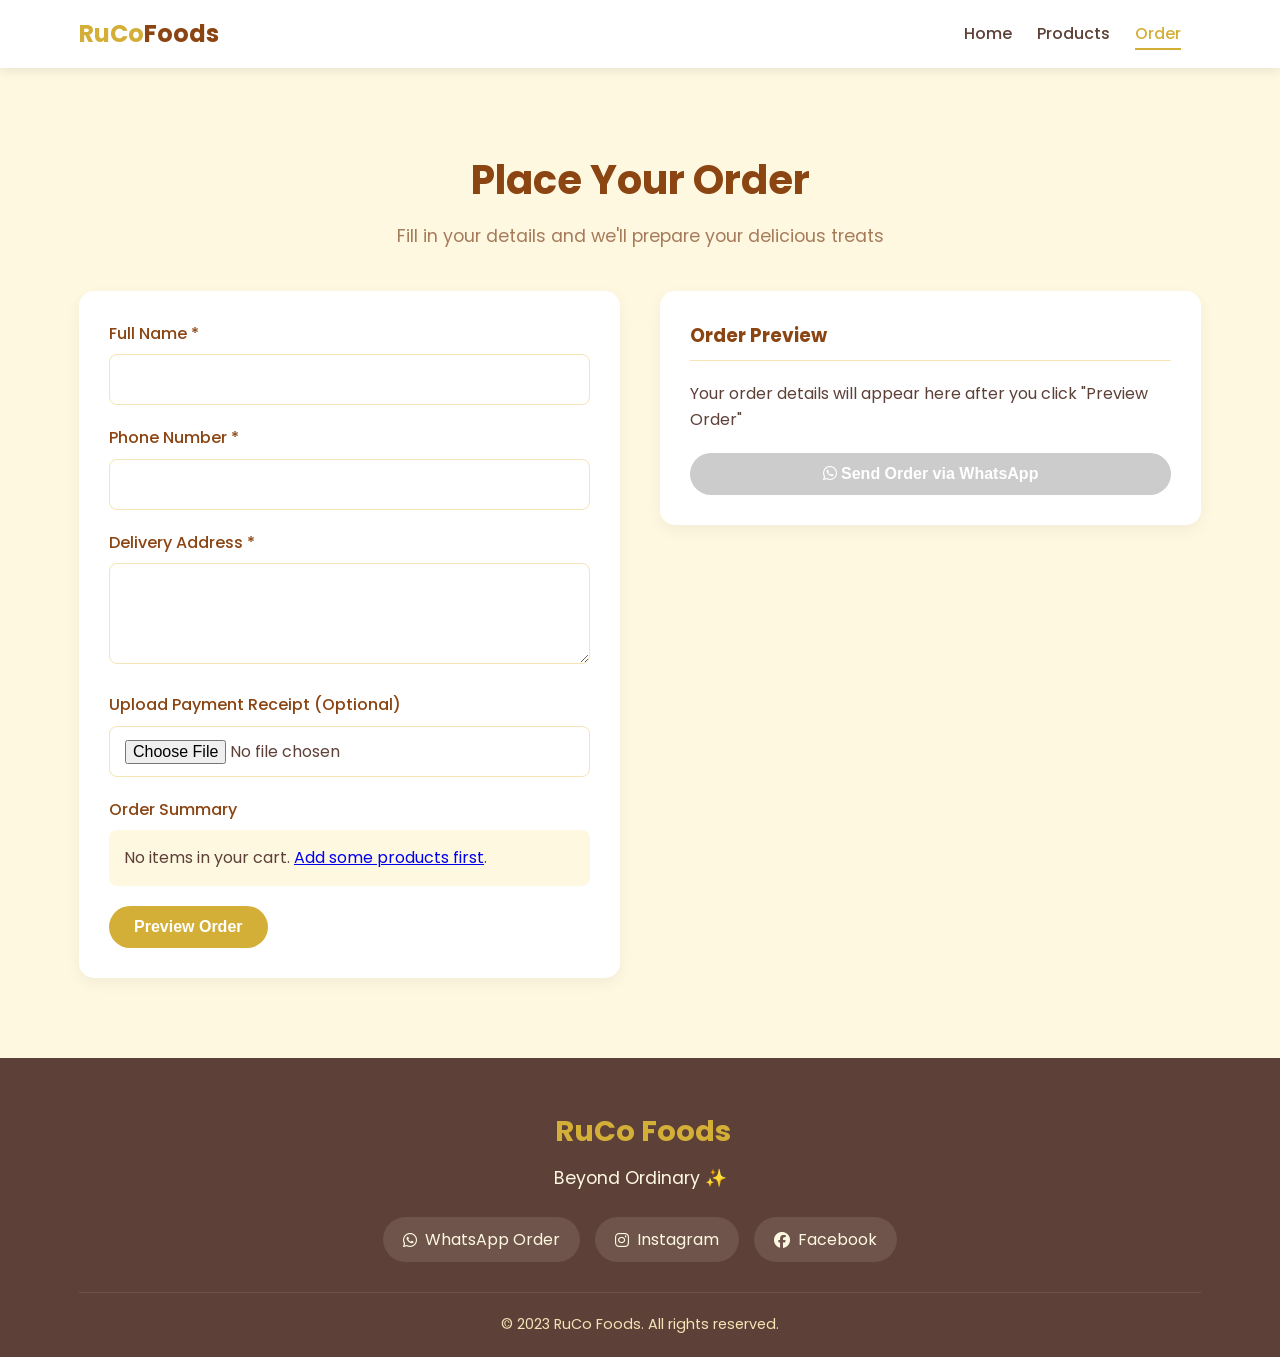
==== index.html @ 992f8981 "Initial commit" ====
<!DOCTYPE html>
<html lang="en">
<head>
    <meta charset="UTF-8">
    <meta name="viewport" content="width=device-width, initial-scale=1.0">
    <title>Order - RuCo Foods</title>
    <link rel="stylesheet" href="style.css">
    <link rel="stylesheet" href="https://fonts.googleapis.com/css2?family=Poppins:wght@300;400;500;600;700&display=swap">
    <link rel="stylesheet" href="https://cdnjs.cloudflare.com/ajax/libs/font-awesome/6.4.0/css/all.min.css">
</head>
<body>
    <!-- Header -->
    <header>
        <div class="container">
            <div class="header-container">
                <div class="logo">
                    <i class="fas fa-popcorn"></i>
                    RuCo <span>Foods</span>
                </div>
                <div class="nav-container" id="navContainer">
                    <nav>
                        <ul class="nav-links">
                            <li><a href="index.html">Home</a></li>
                            <li><a href="products.html">Products</a></li>
                            <li><a href="order.html" class="active">Order</a></li>
                        </ul>
                    </nav>
                </div>
                <button class="mobile-menu-btn" id="mobileMenuBtn">
                    <i class="fas fa-bars"></i>
                </button>
            </div>
        </div>
    </header>

    <!-- Order Form Section -->
    <section class="order-page">
        <div class="container">
            <h1>Place Your Order</h1>
            <p class="page-intro">Fill in your details and we'll prepare your delicious treats</p>
            
            <div class="order-container">
                <div class="order-form-container">
                    <form id="orderForm">
                        <div class="form-group">
                            <label for="name">Full Name *</label>
                            <input type="text" id="name" name="name" required>
                        </div>
                        
                        <div class="form-group">
                            <label for="phone">Phone Number *</label>
                            <input type="tel" id="phone" name="phone" required>
                        </div>
                        
                        <div class="form-group">
                            <label for="address">Delivery Address *</label>
                            <textarea id="address" name="address" rows="3" required></textarea>
                        </div>
                        
                        <div class="form-group">
                            <label for="receipt">Upload Payment Receipt (Optional)</label>
                            <input type="file" id="receipt" name="receipt" accept="image/*,.pdf">
                        </div>
                        
                        <div class="form-group">
                            <label>Order Summary</label>
                            <div id="orderSummary" class="order-summary">
                                <!-- Order items will be displayed here -->
                            </div>
                        </div>
                        
                        <button type="button" id="previewOrder" class="btn btn-primary">Preview Order</button>
                    </form>
                </div>
                
                <div class="order-preview" id="orderPreview">
                    <h3>Order Preview</h3>
                    <div id="previewContent">
                        <p>Your order details will appear here after you click "Preview Order"</p>
                    </div>
                    <button id="sendWhatsApp" class="btn btn-whatsapp" disabled>
                        <i class="fab fa-whatsapp"></i> Send Order via WhatsApp
                    </button>
                </div>
            </div>
        </div>
    </section>

    <!-- Footer -->
    <footer>
        <div class="container">
            <div class="footer-content">
                <div class="footer-logo">
                    <i class="fas fa-popcorn"></i>
                    RuCo Foods
                </div>
                <p class="footer-tagline">Beyond Ordinary ✨</p>
                <div class="social-links">
                    <a href="https://wa.me/2347062260417" class="social-link whatsapp">
                        <i class="fab fa-whatsapp"></i>
                        WhatsApp Order
                    </a>
                    <a href="#" class="social-link instagram">
                        <i class="fab fa-instagram"></i>
                        Instagram
                    </a>
                    <a href="#" class="social-link facebook">
                        <i class="fab fa-facebook"></i>
                        Facebook
                    </a>
                </div>
                <p class="copyright">&copy; 2023 RuCo Foods. All rights reserved.</p>
            </div>
        </div>
    </footer>

    <script src="script.js"></script>
</body>
</html>
---- style.css ----
:root {
    --gold: #D4AF37;
    --light-gold: #F4E4B6;
    --cream: #FFF8E1;
    --brown: #8B4513;
    --light-brown: #A67B5B;
    --dark-brown: #5D4037;
    --white: #FFFFFF;
    --success: #4CAF50;
}

* {
    margin: 0;
    padding: 0;
    box-sizing: border-box;
}

body {
    font-family: 'Poppins', sans-serif;
    background-color: var(--cream);
    color: var(--dark-brown);
    line-height: 1.6;
}

.container {
    width: 90%;
    max-width: 1200px;
    margin: 0 auto;
    padding: 0 15px;
}

/* Header Styles */
header {
    background-color: var(--white);
    box-shadow: 0 2px 10px rgba(0, 0, 0, 0.1);
    position: sticky;
    top: 0;
    z-index: 100;
}

.header-container {
    display: flex;
    justify-content: space-between;
    align-items: center;
    padding: 15px 0;
}

.logo {
    font-size: 24px;
    font-weight: 700;
    color: var(--gold);
    display: flex;
    align-items: center;
}

.logo span {
    color: var(--brown);
}

.nav-container {
    display: flex;
    align-items: center;
}

.nav-links {
    display: flex;
    list-style: none;
    margin-right: 20px;
}

.nav-links li {
    margin-left: 25px;
}

.nav-links a {
    text-decoration: none;
    color: var(--dark-brown);
    font-weight: 500;
    transition: color 0.3s;
    position: relative;
}

.nav-links a:hover {
    color: var(--gold);
}

.nav-links a.active {
    color: var(--gold);
}

.nav-links a.active::after {
    content: '';
    position: absolute;
    bottom: -5px;
    left: 0;
    width: 100%;
    height: 2px;
    background-color: var(--gold);
}

.mobile-menu-btn {
    display: none;
    background: none;
    border: none;
    font-size: 24px;
    color: var(--brown);
    cursor: pointer;
}

/* Hero Section */
.hero {
    background: linear-gradient(135deg, var(--light-gold) 0%, var(--cream) 100%);
    padding: 80px 0;
    text-align: center;
    position: relative;
    overflow: hidden;
}

.hero::before {
    content: '';
    position: absolute;
    top: 0;
    left: 0;
    width: 100%;
    height: 100%;
    background-image: url('data:image/svg+xml;utf8,<svg xmlns="http://www.w3.org/2000/svg" width="100" height="100" viewBox="0 0 100 100"><path fill="%23D4AF37" opacity="0.1" d="M50,50 C60,40 70,45 75,50 C80,55 85,60 80,70 C75,80 65,85 50,85 C35,85 25,80 20,70 C15,60 20,55 25,50 C30,45 40,40 50,50 Z"/></svg>');
    background-size: 150px;
    opacity: 0.3;
}

.hero-content h1 {
    font-size: 2.5rem;
    margin-bottom: 10px;
    color: var(--brown);
}

.tagline {
    font-size: 1.2rem;
    margin-bottom: 30px;
    color: var(--gold);
    font-weight: 500;
}

.hero-text {
    max-width: 700px;
    margin: 0 auto 40px;
    text-align: left;
    background: rgba(255, 255, 255, 0.8);
    padding: 25px;
    border-radius: 15px;
    box-shadow: 0 5px 15px rgba(0, 0, 0, 0.05);
}

.hero-text p {
    margin-bottom: 15px;
}

.highlight {
    font-weight: 600;
    color: var(--brown);
    text-align: center;
    margin-top: 20px;
    font-size: 1.1rem;
}

.cta-buttons {
    display: flex;
    justify-content: center;
    gap: 15px;
    flex-wrap: wrap;
}

.btn {
    display: inline-block;
    padding: 12px 25px;
    border-radius: 50px;
    text-decoration: none;
    font-weight: 600;
    transition: all 0.3s ease;
    border: none;
    cursor: pointer;
    font-size: 1rem;
}

.btn-primary {
    background-color: var(--gold);
    color: var(--white);
}

.btn-primary:hover {
    background-color: var(--brown);
    transform: translateY(-3px);
    box-shadow: 0 5px 15px rgba(0, 0, 0, 0.1);
}

.btn-secondary {
    background-color: var(--white);
    color: var(--brown);
    border: 2px solid var(--gold);
}

.btn-secondary:hover {
    background-color: var(--light-gold);
    transform: translateY(-3px);
    box-shadow: 0 5px 15px rgba(0, 0, 0, 0.1);
}

.btn-whatsapp {
    background-color: #25D366;
    color: white;
    width: 100%;
    margin-top: 20px;
}

.btn-whatsapp:hover {
    background-color: #128C7E;
    transform: translateY(-3px);
    box-shadow: 0 5px 15px rgba(0, 0, 0, 0.1);
}

.btn-whatsapp:disabled {
    background-color: #ccc;
    cursor: not-allowed;
    transform: none;
    box-shadow: none;
}

/* Featured Section */
.featured {
    padding: 80px 0;
    background-color: var(--white);
}

.featured h2 {
    text-align: center;
    margin-bottom: 50px;
    color: var(--brown);
    font-size: 2rem;
}

.featured-grid {
    display: grid;
    grid-template-columns: repeat(auto-fit, minmax(250px, 1fr));
    gap: 30px;
}

.featured-item {
    background: var(--cream);
    padding: 30px 20px;
    border-radius: 15px;
    text-align: center;
    box-shadow: 0 5px 15px rgba(0, 0, 0, 0.05);
    transition: transform 0.3s ease;
}

.featured-item:hover {
    transform: translateY(-10px);
}

.featured-icon {
    font-size: 3rem;
    margin-bottom: 15px;
}

.featured-item h3 {
    margin-bottom: 10px;
    color: var(--brown);
}

/* Products Page */
.products-page, .order-page {
    padding: 80px 0;
}

.products-page h1, .order-page h1 {
    text-align: center;
    margin-bottom: 10px;
    color: var(--brown);
    font-size: 2.5rem;
}

.page-intro {
    text-align: center;
    margin-bottom: 40px;
    color: var(--light-brown);
    font-size: 1.1rem;
}

.products-grid {
    display: grid;
    grid-template-columns: repeat(auto-fill, minmax(280px, 1fr));
    gap: 25px;
    margin-bottom: 50px;
}

.product-card {
    background: var(--white);
    border-radius: 15px;
    overflow: hidden;
    box-shadow: 0 5px 15px rgba(0, 0, 0, 0.05);
    transition: transform 0.3s ease;
}

.product-card:hover {
    transform: translateY(-5px);
}

.product-image {
    height: 180px;
    background: var(--light-gold);
    display: flex;
    align-items: center;
    justify-content: center;
    font-size: 3rem;
}

.product-content {
    padding: 20px;
}

.product-title {
    font-size: 1.3rem;
    margin-bottom: 10px;
    color: var(--brown);
}

.product-description {
    margin-bottom: 15px;
    color: var(--light-brown);
    font-size: 0.9rem;
}

.product-price {
    font-weight: 600;
    color: var(--gold);
    margin-bottom: 15px;
    font-size: 1.1rem;
}

.quantity-selector {
    display: flex;
    align-items: center;
    gap: 10px;
}

.quantity-btn {
    background: var(--light-gold);
    border: none;
    width: 30px;
    height: 30px;
    border-radius: 50%;
    display: flex;
    align-items: center;
    justify-content: center;
    cursor: pointer;
    font-weight: bold;
    color: var(--brown);
}

.quantity-input {
    width: 50px;
    text-align: center;
    border: 1px solid var(--light-gold);
    border-radius: 5px;
    padding: 5px;
}

/* Cart Summary */
.cart-summary {
    background: var(--white);
    padding: 25px;
    border-radius: 15px;
    box-shadow: 0 5px 15px rgba(0, 0, 0, 0.05);
    margin-top: 30px;
}

.cart-summary h3 {
    margin-bottom: 20px;
    color: var(--brown);
    border-bottom: 1px solid var(--light-gold);
    padding-bottom: 10px;
}

.cart-item {
    display: flex;
    justify-content: space-between;
    padding: 10px 0;
    border-bottom: 1px solid var(--cream);
}

.cart-item:last-child {
    border-bottom: none;
}

.cart-actions {
    margin-top: 20px;
    text-align: center;
}

/* Order Page */
.order-container {
    display: grid;
    grid-template-columns: 1fr 1fr;
    gap: 40px;
}

.order-form-container {
    background: var(--white);
    padding: 30px;
    border-radius: 15px;
    box-shadow: 0 5px 15px rgba(0, 0, 0, 0.05);
}

.form-group {
    margin-bottom: 20px;
}

.form-group label {
    display: block;
    margin-bottom: 8px;
    font-weight: 500;
    color: var(--brown);
}

.form-group input, .form-group textarea, .form-group select {
    width: 100%;
    padding: 12px 15px;
    border: 1px solid var(--light-gold);
    border-radius: 8px;
    font-family: 'Poppins', sans-serif;
    font-size: 1rem;
    transition: border 0.3s;
}

.form-group input:focus, .form-group textarea:focus, .form-group select:focus {
    border-color: var(--gold);
    outline: none;
}

.order-summary {
    background: var(--cream);
    padding: 15px;
    border-radius: 8px;
    max-height: 200px;
    overflow-y: auto;
}

.order-preview {
    background: var(--white);
    padding: 30px;
    border-radius: 15px;
    box-shadow: 0 5px 15px rgba(0, 0, 0, 0.05);
    height: fit-content;
    position: sticky;
    top: 100px;
}

.order-preview h3 {
    margin-bottom: 20px;
    color: var(--brown);
    border-bottom: 1px solid var(--light-gold);
    padding-bottom: 10px;
}

.preview-item {
    margin-bottom: 10px;
    padding-bottom: 10px;
    border-bottom: 1px dashed var(--light-gold);
}

.preview-item:last-child {
    border-bottom: none;
}

/* Footer */
footer {
    background: var(--dark-brown);
    color: var(--cream);
    padding: 50px 0 20px;
    text-align: center;
}

.footer-logo {
    font-size: 1.8rem;
    font-weight: 700;
    margin-bottom: 10px;
    color: var(--gold);
}

.footer-tagline {
    margin-bottom: 25px;
    font-size: 1.1rem;
}

.social-links {
    display: flex;
    justify-content: center;
    gap: 15px;
    margin-bottom: 30px;
    flex-wrap: wrap;
}

.social-link {
    display: flex;
    align-items: center;
    gap: 8px;
    padding: 10px 20px;
    background: rgba(255, 255, 255, 0.1);
    border-radius: 50px;
    color: var(--cream);
    text-decoration: none;
    transition: all 0.3s;
}

.social-link:hover {
    background: var(--gold);
    color: var(--dark-brown);
    transform: translateY(-3px);
}

.copyright {
    margin-top: 30px;
    padding-top: 20px;
    border-top: 1px solid rgba(255, 255, 255, 0.1);
    font-size: 0.9rem;
    color: var(--light-gold);
}

/* Animations */
.fade-in {
    animation: fadeIn 1s ease;
}

.pop-in {
    animation: popIn 0.5s ease;
}

@keyframes fadeIn {
    from { opacity: 0; transform: translateY(20px); }
    to { opacity: 1; transform: translateY(0); }
}

@keyframes popIn {
    0% { transform: scale(0.8); opacity: 0; }
    70% { transform: scale(1.05); }
    100% { transform: scale(1); opacity: 1; }
}

/* Mobile Responsiveness */
@media (max-width: 768px) {
    .mobile-menu-btn {
        display: block;
    }
    
    .nav-container {
        position: fixed;
        top: 70px;
        right: 0;
        width: 100%;
        background: var(--white);
        flex-direction: column;
        align-items: center;
        padding: 20px 0;
        box-shadow: 0 5px 10px rgba(0, 0, 0, 0.1);
        transform: translateY(-100%);
        opacity: 0;
        transition: all 0.3s ease;
        z-index: 99;
    }
    
    .nav-container.active {
        transform: translateY(0);
        opacity: 1;
    }
    
    .nav-links {
        flex-direction: column;
        align-items: center;
        margin-right: 0;
        width: 100%;
    }
    
    .nav-links li {
        margin: 10px 0;
    }
    
    .hero-content h1 {
        font-size: 2rem;
    }
    
    .order-container {
        grid-template-columns: 1fr;
    }
    
    .cta-buttons {
        flex-direction: column;
        align-items: center;
    }
    
    .btn {
        width: 100%;
        max-width: 250px;
    }
    
    .social-links {
        flex-direction: column;
        align-items: center;
    }
    
    .social-link {
        width: 100%;
        max-width: 200px;
        justify-content: center;
    }
}
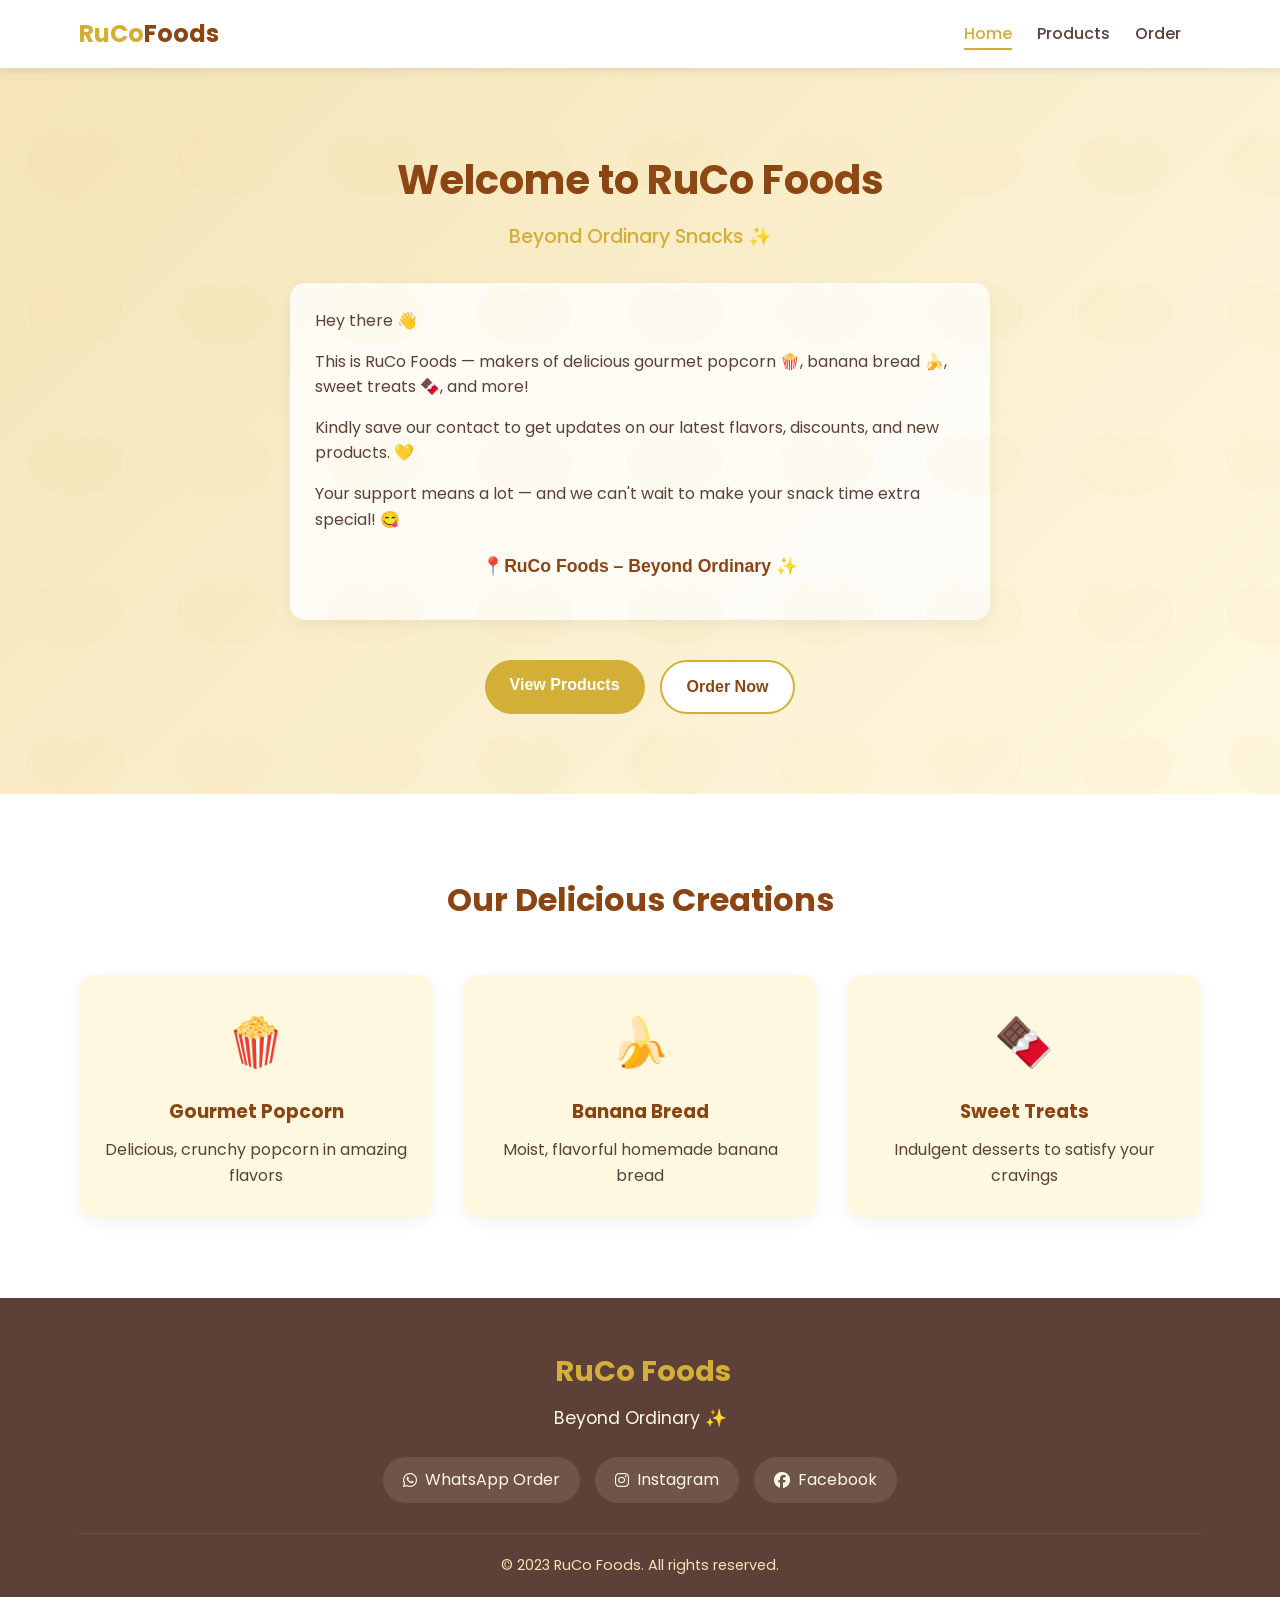
==== commit 6bd0f2c1: "Initial commit" ====
--- a/index.html
+++ b/index.html
@@ -3,7 +3,7 @@
 <head>
     <meta charset="UTF-8">
     <meta name="viewport" content="width=device-width, initial-scale=1.0">
-    <title>Order - RuCo Foods</title>
+    <title>RuCo Foods - Beyond Ordinary</title>
     <link rel="stylesheet" href="style.css">
     <link rel="stylesheet" href="https://fonts.googleapis.com/css2?family=Poppins:wght@300;400;500;600;700&display=swap">
     <link rel="stylesheet" href="https://cdnjs.cloudflare.com/ajax/libs/font-awesome/6.4.0/css/all.min.css">
@@ -20,9 +20,9 @@
                 <div class="nav-container" id="navContainer">
                     <nav>
                         <ul class="nav-links">
-                            <li><a href="index.html">Home</a></li>
+                            <li><a href="index.html" class="active">Home</a></li>
                             <li><a href="products.html">Products</a></li>
-                            <li><a href="order.html" class="active">Order</a></li>
+                            <li><a href="order.html">Order</a></li>
                         </ul>
                     </nav>
                 </div>
@@ -33,54 +33,46 @@
         </div>
     </header>
 
-    <!-- Order Form Section -->
-    <section class="order-page">
+    <!-- Hero Section -->
+    <section class="hero">
         <div class="container">
-            <h1>Place Your Order</h1>
-            <p class="page-intro">Fill in your details and we'll prepare your delicious treats</p>
-            
-            <div class="order-container">
-                <div class="order-form-container">
-                    <form id="orderForm">
-                        <div class="form-group">
-                            <label for="name">Full Name *</label>
-                            <input type="text" id="name" name="name" required>
-                        </div>
-                        
-                        <div class="form-group">
-                            <label for="phone">Phone Number *</label>
-                            <input type="tel" id="phone" name="phone" required>
-                        </div>
-                        
-                        <div class="form-group">
-                            <label for="address">Delivery Address *</label>
-                            <textarea id="address" name="address" rows="3" required></textarea>
-                        </div>
-                        
-                        <div class="form-group">
-                            <label for="receipt">Upload Payment Receipt (Optional)</label>
-                            <input type="file" id="receipt" name="receipt" accept="image/*,.pdf">
-                        </div>
-                        
-                        <div class="form-group">
-                            <label>Order Summary</label>
-                            <div id="orderSummary" class="order-summary">
-                                <!-- Order items will be displayed here -->
-                            </div>
-                        </div>
-                        
-                        <button type="button" id="previewOrder" class="btn btn-primary">Preview Order</button>
-                    </form>
+            <div class="hero-content">
+                <h1 class="fade-in">Welcome to RuCo Foods</h1>
+                <p class="tagline fade-in">Beyond Ordinary Snacks ✨</p>
+                <div class="hero-text fade-in">
+                    <p>Hey there 👋</p>
+                    <p>This is RuCo Foods — makers of delicious gourmet popcorn 🍿, banana bread 🍌, sweet treats 🍫, and more!</p>
+                    <p>Kindly save our contact to get updates on our latest flavors, discounts, and new products. 💛</p>
+                    <p>Your support means a lot — and we can't wait to make your snack time extra special! 😋</p>
+                    <p class="highlight">📍RuCo Foods – Beyond Ordinary ✨</p>
                 </div>
-                
-                <div class="order-preview" id="orderPreview">
-                    <h3>Order Preview</h3>
-                    <div id="previewContent">
-                        <p>Your order details will appear here after you click "Preview Order"</p>
-                    </div>
-                    <button id="sendWhatsApp" class="btn btn-whatsapp" disabled>
-                        <i class="fab fa-whatsapp"></i> Send Order via WhatsApp
-                    </button>
+                <div class="cta-buttons">
+                    <a href="products.html" class="btn btn-primary">View Products</a>
+                    <a href="order.html" class="btn btn-secondary">Order Now</a>
+                </div>
+            </div>
+        </div>
+    </section>
+
+    <!-- Featured Products -->
+    <section class="featured">
+        <div class="container">
+            <h2>Our Delicious Creations</h2>
+            <div class="featured-grid">
+                <div class="featured-item pop-in">
+                    <div class="featured-icon">🍿</div>
+                    <h3>Gourmet Popcorn</h3>
+                    <p>Delicious, crunchy popcorn in amazing flavors</p>
+                </div>
+                <div class="featured-item pop-in">
+                    <div class="featured-icon">🍌</div>
+                    <h3>Banana Bread</h3>
+                    <p>Moist, flavorful homemade banana bread</p>
+                </div>
+                <div class="featured-item pop-in">
+                    <div class="featured-icon">🍫</div>
+                    <h3>Sweet Treats</h3>
+                    <p>Indulgent desserts to satisfy your cravings</p>
                 </div>
             </div>
         </div>
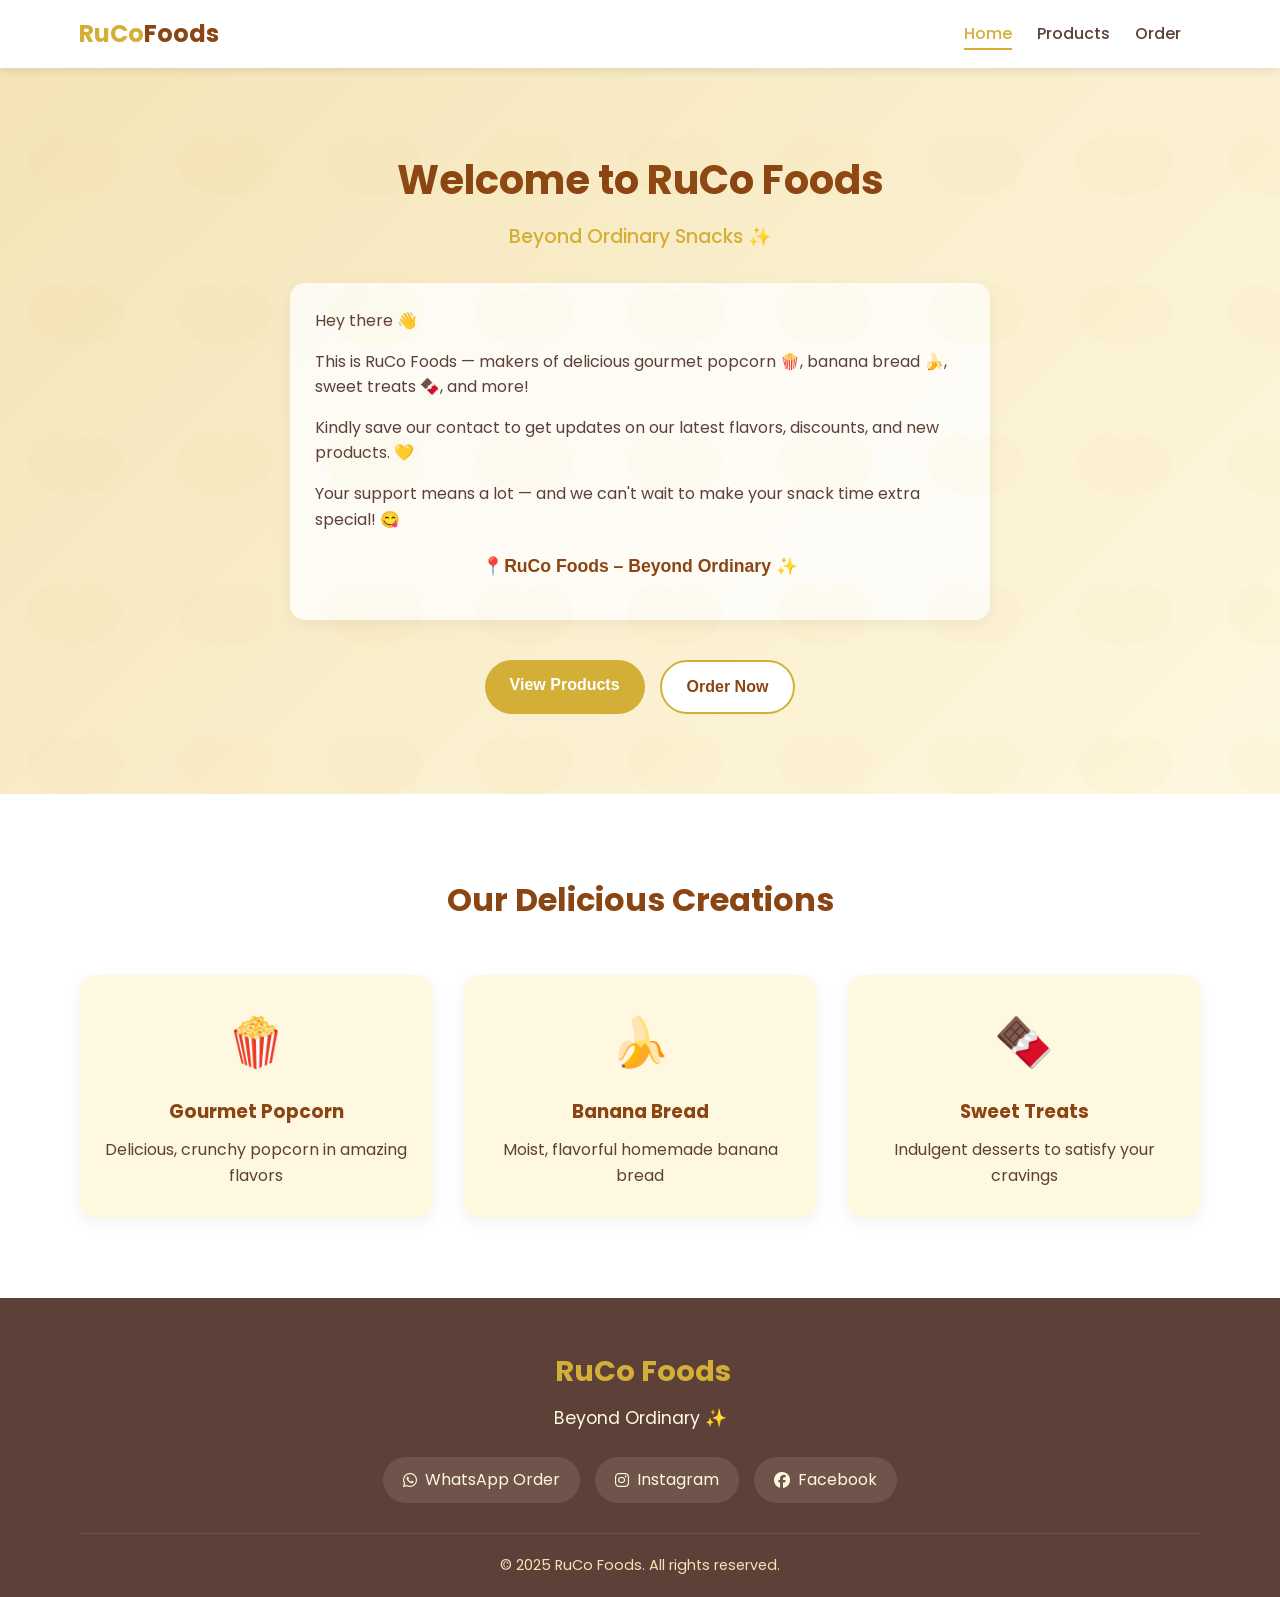
==== commit 06a97d97: "Initial commit" ====
--- a/index.html
+++ b/index.html
@@ -101,7 +101,7 @@
                         Facebook
                     </a>
                 </div>
-                <p class="copyright">&copy; 2023 RuCo Foods. All rights reserved.</p>
+                <p class="copyright">&copy; 2025 RuCo Foods. All rights reserved.</p>
             </div>
         </div>
     </footer>
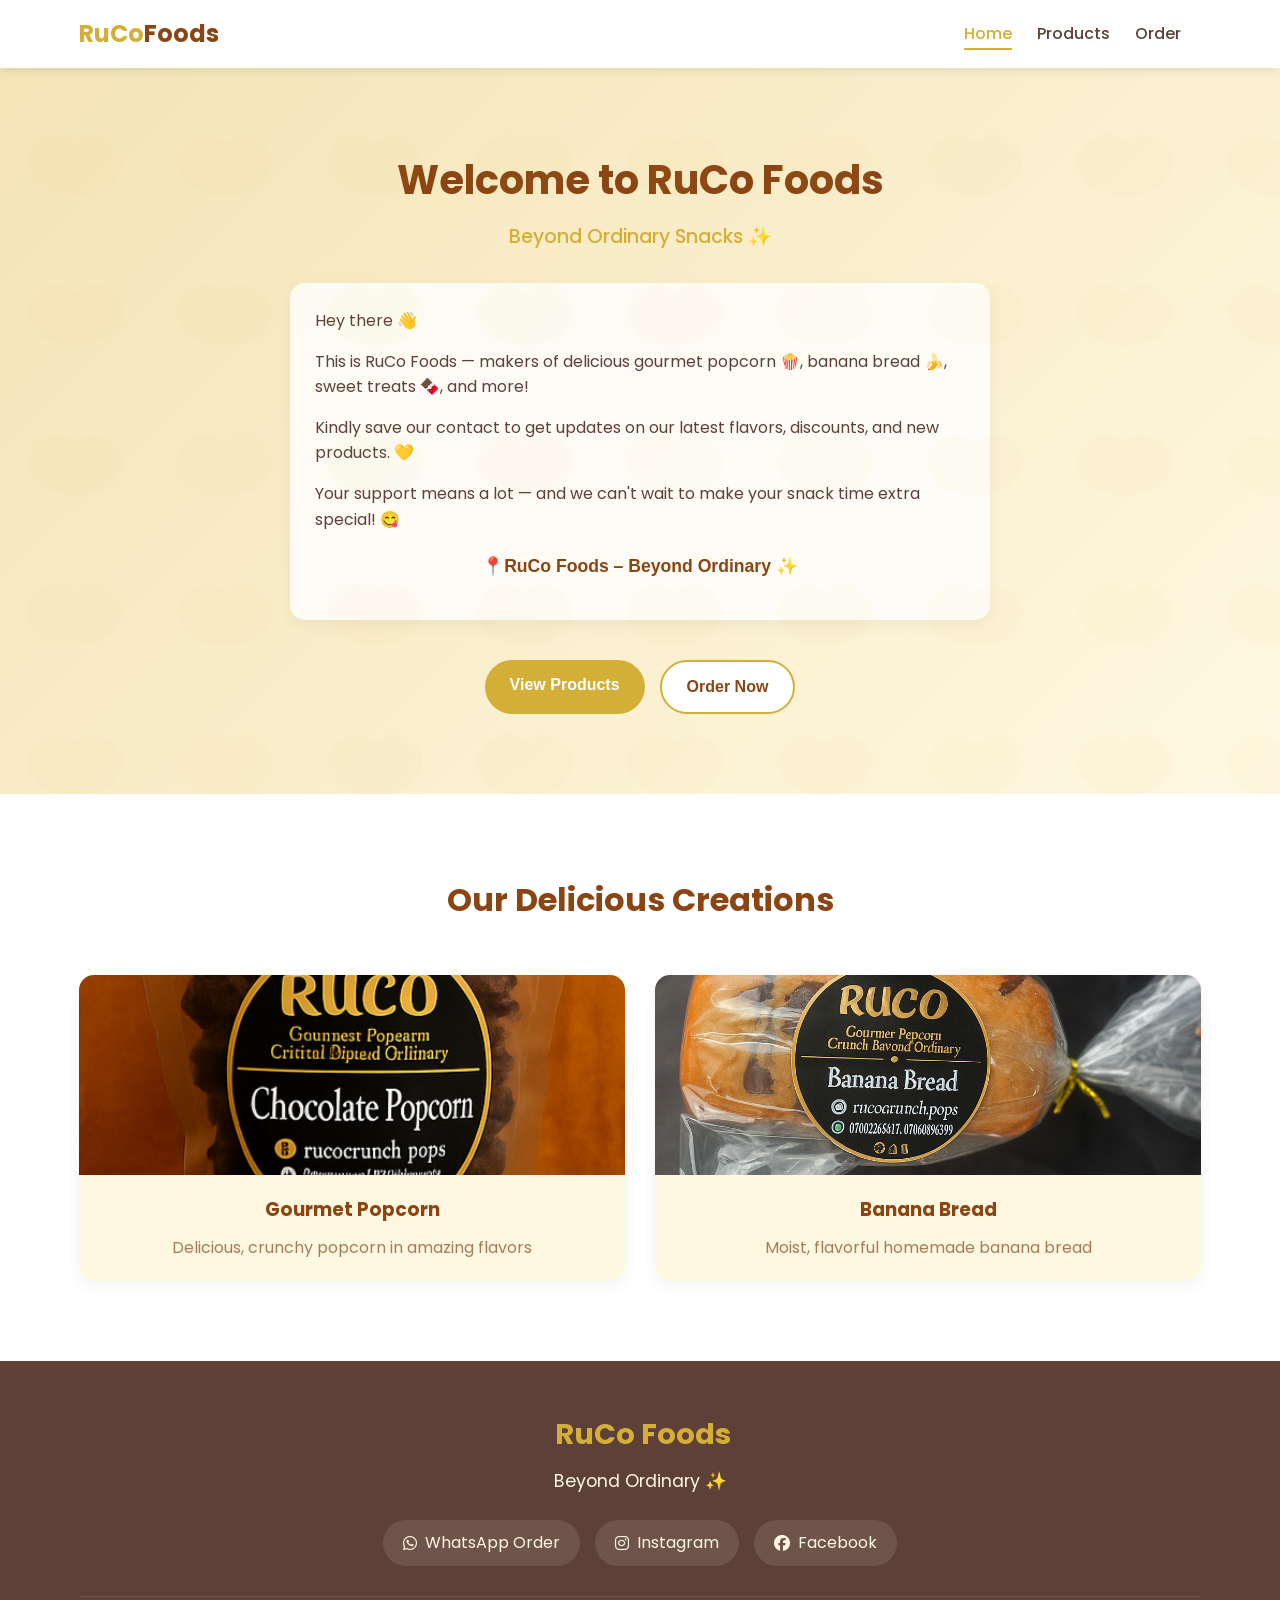
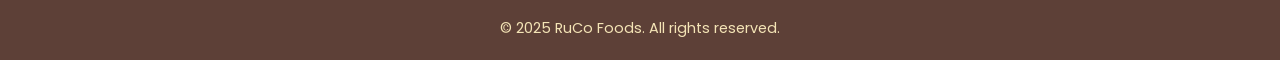
==== commit 0b0127d3: "Updated project UI and fixed bug in form" ====
--- a/index.html
+++ b/index.html
@@ -60,20 +60,26 @@
             <h2>Our Delicious Creations</h2>
             <div class="featured-grid">
                 <div class="featured-item pop-in">
-                    <div class="featured-icon">🍿</div>
+                    <div class="featured-image">
+                        <img src="13.PNG" alt="Gourmet Popcorn">
+                    </div>
                     <h3>Gourmet Popcorn</h3>
                     <p>Delicious, crunchy popcorn in amazing flavors</p>
                 </div>
                 <div class="featured-item pop-in">
-                    <div class="featured-icon">🍌</div>
+                    <div class="featured-image">
+                        <img src="14.png" alt="Banana Bread">
+                    </div>
                     <h3>Banana Bread</h3>
                     <p>Moist, flavorful homemade banana bread</p>
                 </div>
-                <div class="featured-item pop-in">
-                    <div class="featured-icon">🍫</div>
+                <!-- <div class="featured-item pop-in">
+                    <div class="featured-image">
+                        <img src="https://images.unsplash.com/photo-1563729784474-d77dbb933a9e?ixlib=rb-4.0.3&ixid=M3wxMjA3fDB8MHxwaG90by1wYWdlfHx8fGVufDB8fHx8fA%3D%3D&auto=format&fit=crop&w=1000&q=80" alt="Sweet Treats">
+                    </div>
                     <h3>Sweet Treats</h3>
                     <p>Indulgent desserts to satisfy your cravings</p>
-                </div>
+                </div> -->
             </div>
         </div>
     </section>
@@ -88,7 +94,7 @@
                 </div>
                 <p class="footer-tagline">Beyond Ordinary ✨</p>
                 <div class="social-links">
-                    <a href="https://wa.me/2347062260417" class="social-link whatsapp">
+                    <a href="https://wa.me/2349051811650" class="social-link whatsapp">
                         <i class="fab fa-whatsapp"></i>
                         WhatsApp Order
                     </a>
--- a/style.css
+++ b/style.css
@@ -105,6 +105,7 @@
     font-size: 24px;
     color: var(--brown);
     cursor: pointer;
+    z-index: 101;
 }
 
 /* Hero Section */
@@ -246,8 +247,8 @@
 
 .featured-item {
     background: var(--cream);
-    padding: 30px 20px;
     border-radius: 15px;
+    overflow: hidden;
     text-align: center;
     box-shadow: 0 5px 15px rgba(0, 0, 0, 0.05);
     transition: transform 0.3s ease;
@@ -257,14 +258,31 @@
     transform: translateY(-10px);
 }
 
-.featured-icon {
-    font-size: 3rem;
-    margin-bottom: 15px;
+.featured-image {
+    height: 200px;
+    overflow: hidden;
+}
+
+.featured-image img {
+    width: 100%;
+    height: 100%;
+    object-fit: cover;
+    transition: transform 0.5s ease;
+}
+
+.featured-item:hover .featured-image img {
+    transform: scale(1.1);
 }
 
 .featured-item h3 {
-    margin-bottom: 10px;
-    color: var(--brown);
+    margin: 20px 0 10px;
+    color: var(--brown);
+    padding: 0 15px;
+}
+
+.featured-item p {
+    padding: 0 15px 20px;
+    color: var(--light-brown);
 }
 
 /* Products Page */
@@ -294,28 +312,45 @@
 }
 
 .product-card {
-    background: var(--white);
+    background: transparent;
     border-radius: 15px;
     overflow: hidden;
     box-shadow: 0 5px 15px rgba(0, 0, 0, 0.05);
     transition: transform 0.3s ease;
+    border: 1px solid rgba(212, 175, 55, 0.2);
 }
 
 .product-card:hover {
     transform: translateY(-5px);
+    box-shadow: 0 10px 25px rgba(0, 0, 0, 0.1);
 }
 
 .product-image {
-    height: 180px;
-    background: var(--light-gold);
-    display: flex;
-    align-items: center;
-    justify-content: center;
-    font-size: 3rem;
+    height: 200px;
+    overflow: hidden;
+    position: relative;
+    border-radius: 15px 15px 0 0;
+}
+
+.product-image img {
+    width: 100%;
+    height: 100%;
+    object-fit: cover;
+    transition: transform 0.5s ease;
+}
+
+.product-card:hover .product-image img {
+    transform: scale(1.1);
 }
 
 .product-content {
     padding: 20px;
+    background: rgba(255, 248, 225, 0.7);
+    backdrop-filter: blur(10px);
+    border-radius: 0 0 15px 15px;
+    margin-top: -5px;
+    position: relative;
+    z-index: 2;
 }
 
 .product-title {
@@ -344,7 +379,7 @@
 }
 
 .quantity-btn {
-    background: var(--light-gold);
+    background: rgba(212, 175, 55, 0.2);
     border: none;
     width: 30px;
     height: 30px;
@@ -355,29 +390,40 @@
     cursor: pointer;
     font-weight: bold;
     color: var(--brown);
+    transition: all 0.3s ease;
+    border: 1px solid rgba(212, 175, 55, 0.3);
+}
+
+.quantity-btn:hover {
+    background: var(--gold);
+    color: var(--white);
 }
 
 .quantity-input {
     width: 50px;
     text-align: center;
-    border: 1px solid var(--light-gold);
+    border: 1px solid rgba(212, 175, 55, 0.3);
     border-radius: 5px;
     padding: 5px;
+    font-weight: 600;
+    background: rgba(255, 255, 255, 0.8);
 }
 
 /* Cart Summary */
 .cart-summary {
-    background: var(--white);
+    background: rgba(255, 255, 255, 0.8);
     padding: 25px;
     border-radius: 15px;
     box-shadow: 0 5px 15px rgba(0, 0, 0, 0.05);
     margin-top: 30px;
+    backdrop-filter: blur(10px);
+    border: 1px solid rgba(212, 175, 55, 0.2);
 }
 
 .cart-summary h3 {
     margin-bottom: 20px;
     color: var(--brown);
-    border-bottom: 1px solid var(--light-gold);
+    border-bottom: 1px solid rgba(212, 175, 55, 0.3);
     padding-bottom: 10px;
 }
 
@@ -385,7 +431,7 @@
     display: flex;
     justify-content: space-between;
     padding: 10px 0;
-    border-bottom: 1px solid var(--cream);
+    border-bottom: 1px solid rgba(212, 175, 55, 0.2);
 }
 
 .cart-item:last-child {
@@ -405,10 +451,12 @@
 }
 
 .order-form-container {
-    background: var(--white);
+    background: rgba(255, 255, 255, 0.8);
     padding: 30px;
     border-radius: 15px;
     box-shadow: 0 5px 15px rgba(0, 0, 0, 0.05);
+    backdrop-filter: blur(10px);
+    border: 1px solid rgba(212, 175, 55, 0.2);
 }
 
 .form-group {
@@ -425,11 +473,12 @@
 .form-group input, .form-group textarea, .form-group select {
     width: 100%;
     padding: 12px 15px;
-    border: 1px solid var(--light-gold);
+    border: 1px solid rgba(212, 175, 55, 0.3);
     border-radius: 8px;
     font-family: 'Poppins', sans-serif;
     font-size: 1rem;
     transition: border 0.3s;
+    background: rgba(255, 255, 255, 0.9);
 }
 
 .form-group input:focus, .form-group textarea:focus, .form-group select:focus {
@@ -438,34 +487,37 @@
 }
 
 .order-summary {
-    background: var(--cream);
+    background: rgba(255, 248, 225, 0.7);
     padding: 15px;
     border-radius: 8px;
     max-height: 200px;
     overflow-y: auto;
+    border: 1px solid rgba(212, 175, 55, 0.2);
 }
 
 .order-preview {
-    background: var(--white);
+    background: rgba(255, 255, 255, 0.8);
     padding: 30px;
     border-radius: 15px;
     box-shadow: 0 5px 15px rgba(0, 0, 0, 0.05);
     height: fit-content;
     position: sticky;
     top: 100px;
+    backdrop-filter: blur(10px);
+    border: 1px solid rgba(212, 175, 55, 0.2);
 }
 
 .order-preview h3 {
     margin-bottom: 20px;
     color: var(--brown);
-    border-bottom: 1px solid var(--light-gold);
+    border-bottom: 1px solid rgba(212, 175, 55, 0.3);
     padding-bottom: 10px;
 }
 
 .preview-item {
     margin-bottom: 10px;
     padding-bottom: 10px;
-    border-bottom: 1px dashed var(--light-gold);
+    border-bottom: 1px dashed rgba(212, 175, 55, 0.3);
 }
 
 .preview-item:last-child {
@@ -554,23 +606,23 @@
     
     .nav-container {
         position: fixed;
-        top: 70px;
-        right: 0;
-        width: 100%;
+        top: 0;
+        right: -100%;
+        width: 80%;
+        max-width: 300px;
+        height: 100vh;
         background: var(--white);
         flex-direction: column;
         align-items: center;
-        padding: 20px 0;
-        box-shadow: 0 5px 10px rgba(0, 0, 0, 0.1);
-        transform: translateY(-100%);
-        opacity: 0;
-        transition: all 0.3s ease;
+        padding: 80px 20px 20px;
+        box-shadow: -5px 0 15px rgba(0, 0, 0, 0.1);
+        transition: right 0.3s ease;
         z-index: 99;
+        overflow-y: auto;
     }
     
     .nav-container.active {
-        transform: translateY(0);
-        opacity: 1;
+        right: 0;
     }
     
     .nav-links {
@@ -581,7 +633,15 @@
     }
     
     .nav-links li {
-        margin: 10px 0;
+        margin: 15px 0;
+        width: 100%;
+        text-align: center;
+    }
+    
+    .nav-links a {
+        display: block;
+        padding: 10px;
+        width: 100%;
     }
     
     .hero-content h1 {
@@ -612,4 +672,20 @@
         max-width: 200px;
         justify-content: center;
     }
+    
+    /* Overlay when menu is open */
+    .nav-overlay {
+        position: fixed;
+        top: 0;
+        left: 0;
+        width: 100%;
+        height: 100%;
+        background: rgba(0, 0, 0, 0.5);
+        z-index: 98;
+        display: none;
+    }
+    
+    .nav-overlay.active {
+        display: block;
+    }
 }
